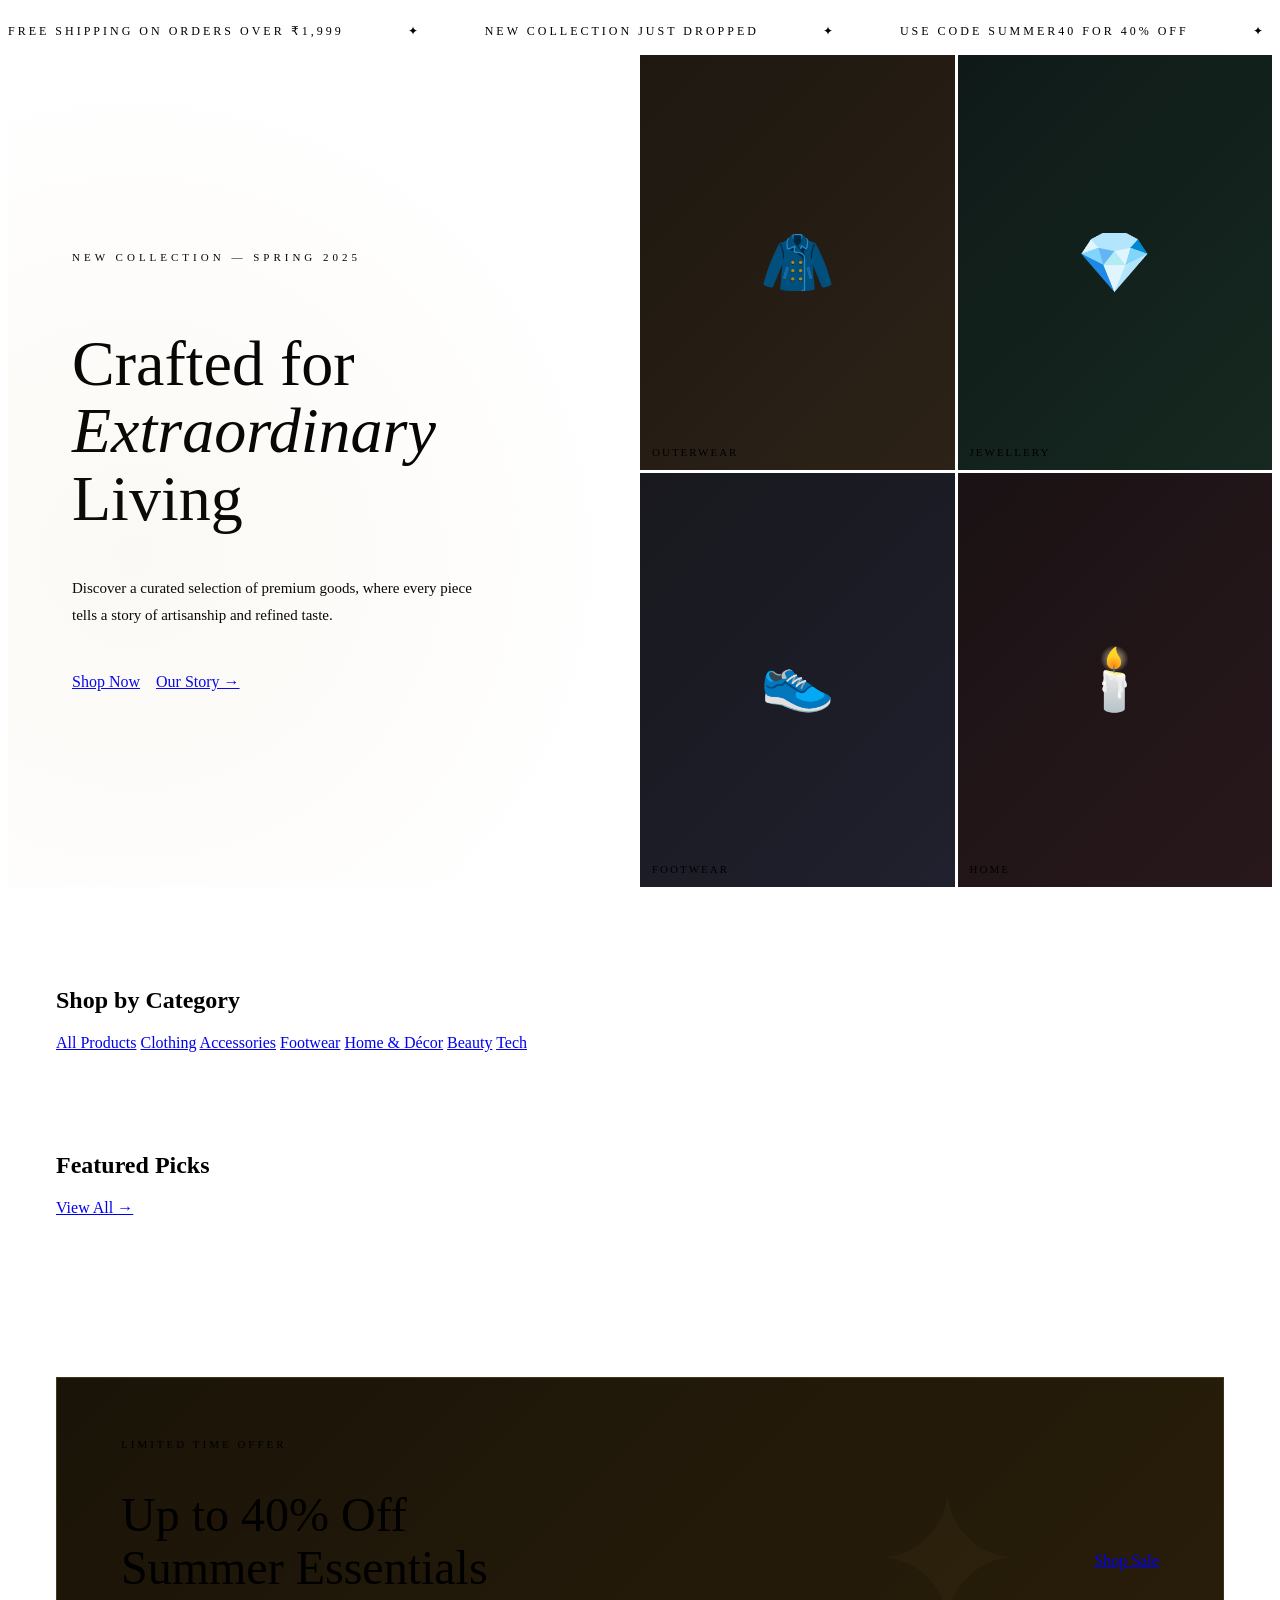
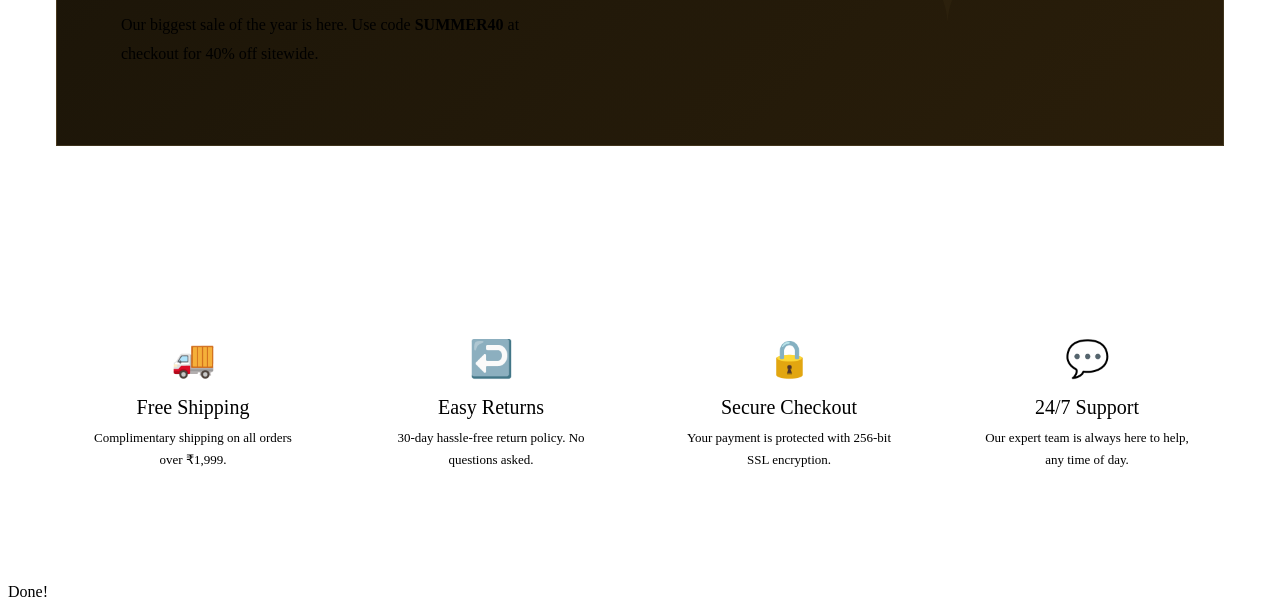
==== index.html @ 276aabe6 "Create index.html" ====
<!DOCTYPE html>
<html lang="en">
<head>
  <meta charset="UTF-8"/>
  <meta name="viewport" content="width=device-width, initial-scale=1.0"/>
  <title>LUXE — Premium Store</title>
  <link rel="stylesheet" href="shared.css"/>
  <style>
    /* ── HERO ── */
    .hero {
      height: calc(100vh - 68px);
      display: grid; grid-template-columns: 1fr 1fr; overflow: hidden;
    }
    .hero-content {
      display: flex; flex-direction: column; justify-content: center;
      padding: 80px 64px; position: relative;
    }
    .hero-content::before {
      content:''; position:absolute; inset:0;
      background: radial-gradient(ellipse at 20% 60%, rgba(201,169,110,0.07) 0%, transparent 70%);
      pointer-events:none;
    }
    .hero-eyebrow { font-size:11px; letter-spacing:4px; text-transform:uppercase; color:var(--accent); margin-bottom:24px; }
    .hero-title { font-family:var(--font-display); font-size:clamp(52px,5vw,82px); font-weight:300; line-height:1.05; margin-bottom:28px; }
    .hero-title em { font-style:italic; color:var(--accent); }
    .hero-subtitle { font-size:15px; color:var(--muted); max-width:400px; line-height:1.8; margin-bottom:44px; }
    .hero-actions { display:flex; gap:16px; align-items:center; }
    .hero-visual { position:relative; overflow:hidden; background:var(--surface); }
    .hero-visual-grid { display:grid; grid-template-columns:1fr 1fr; grid-template-rows:1fr 1fr; height:100%; gap:3px; }
    .hero-img {
      background:var(--card); display:flex; align-items:center; justify-content:center;
      font-size:60px; transition:transform 0.6s ease; position:relative; overflow:hidden;
    }
    .hero-img:hover { transform:scale(1.04); }
    .hero-img:nth-child(1) { background:linear-gradient(135deg,#1e1810,#2c2218); }
    .hero-img:nth-child(2) { background:linear-gradient(135deg,#0f1a18,#162820); }
    .hero-img:nth-child(3) { background:linear-gradient(135deg,#18181e,#20202e); }
    .hero-img:nth-child(4) { background:linear-gradient(135deg,#1a1214,#28181c); }
    .hero-img-label { position:absolute; bottom:12px; left:12px; font-size:11px; letter-spacing:2px; color:var(--muted); text-transform:uppercase; }

    section { padding: 80px 48px; }

    /* ── PROMO BANNER ── */
    .promo-banner {
      background:linear-gradient(135deg,#1a1408,#2a1e0a);
      border:1px solid rgba(201,169,110,0.2); border-radius:var(--radius);
      padding:60px 64px; display:grid; grid-template-columns:1fr auto;
      align-items:center; gap:40px; position:relative; overflow:hidden;
    }
    .promo-banner::before { content:'✦'; position:absolute; right:200px; top:50%; transform:translateY(-50%); font-size:180px; color:rgba(201,169,110,0.04); pointer-events:none; }
    .promo-tag { font-size:11px; letter-spacing:3px; color:var(--accent); text-transform:uppercase; margin-bottom:16px; }
    .promo-title { font-family:var(--font-display); font-size:48px; font-weight:300; line-height:1.1; margin-bottom:12px; }
    .promo-sub { color:var(--muted); max-width:440px; line-height:1.8; }

    /* ── FEATURES ── */
    .features-grid { display:grid; grid-template-columns:repeat(4,1fr); gap:24px; }
    .feature-card { padding:32px 28px; background:var(--card); border:1px solid var(--border); border-radius:var(--radius); text-align:center; transition:var(--transition); }
    .feature-card:hover { border-color:var(--accent); transform:translateY(-3px); }
    .feature-icon { font-size:36px; margin-bottom:16px; }
    .feature-title { font-family:var(--font-display); font-size:20px; font-weight:400; margin-bottom:8px; }
    .feature-desc { font-size:13px; color:var(--muted); line-height:1.7; }

    /* ── MARQUEE ── */
    .marquee-wrap { overflow:hidden; border-top:1px solid var(--border); border-bottom:1px solid var(--border); padding:16px 0; background:var(--surface); }
    .marquee-track { display:flex; gap:64px; animation:marquee 20s linear infinite; white-space:nowrap; }
    .marquee-track span { font-size:12px; letter-spacing:3px; text-transform:uppercase; color:var(--muted); }
    .marquee-track .dot { color:var(--accent); }
    @keyframes marquee { from{transform:translateX(0)} to{transform:translateX(-50%)} }

    @media(max-width:900px) {
      .hero { grid-template-columns:1fr; }
      .hero-visual { display:none; }
      .hero-content { padding:60px 24px; }
      section { padding:56px 24px; }
      .features-grid { grid-template-columns:repeat(2,1fr); }
      .promo-banner { grid-template-columns:1fr; padding:40px 28px; }
    }
  </style>
</head>
<body>

<div id="nav-root"></div>

<!-- MARQUEE -->
<div class="marquee-wrap">
  <div class="marquee-track">
    <span>Free Shipping on Orders Over ₹1,999</span><span class="dot">✦</span>
    <span>New Collection Just Dropped</span><span class="dot">✦</span>
    <span>Use Code SUMMER40 for 40% Off</span><span class="dot">✦</span>
    <span>Handcrafted with Love</span><span class="dot">✦</span>
    <span>30-Day Returns</span><span class="dot">✦</span>
    <span>Free Shipping on Orders Over ₹1,999</span><span class="dot">✦</span>
    <span>New Collection Just Dropped</span><span class="dot">✦</span>
    <span>Use Code SUMMER40 for 40% Off</span><span class="dot">✦</span>
    <span>Handcrafted with Love</span><span class="dot">✦</span>
    <span>30-Day Returns</span><span class="dot">✦</span>
  </div>
</div>

<!-- HERO -->
<div class="hero">
  <div class="hero-content">
    <div class="hero-eyebrow">New Collection — Spring 2025</div>
    <h1 class="hero-title">Crafted for<br/><em>Extraordinary</em><br/>Living</h1>
    <p class="hero-subtitle">Discover a curated selection of premium goods, where every piece tells a story of artisanship and refined taste.</p>
    <div class="hero-actions">
      <a class="btn btn-primary" href="shop.html">Shop Now</a>
      <a class="btn btn-ghost" href="about.html">Our Story →</a>
    </div>
  </div>
  <div class="hero-visual">
    <div class="hero-visual-grid">
      <div class="hero-img">🧥<span class="hero-img-label">Outerwear</span></div>
      <div class="hero-img">💎<span class="hero-img-label">Jewellery</span></div>
      <div class="hero-img">👟<span class="hero-img-label">Footwear</span></div>
      <div class="hero-img">🕯️<span class="hero-img-label">Home</span></div>
    </div>
  </div>
</div>

<!-- CATEGORIES -->
<section style="padding-bottom:0">
  <div class="section-header">
    <h2 class="section-title">Shop by <span>Category</span></h2>
  </div>
  <div class="categories-strip">
    <a class="category-chip active" href="shop.html">All Products</a>
    <a class="category-chip" href="shop.html?cat=clothing">Clothing</a>
    <a class="category-chip" href="shop.html?cat=accessories">Accessories</a>
    <a class="category-chip" href="shop.html?cat=footwear">Footwear</a>
    <a class="category-chip" href="shop.html?cat=home">Home & Décor</a>
    <a class="category-chip" href="shop.html?cat=beauty">Beauty</a>
    <a class="category-chip" href="shop.html?cat=tech">Tech</a>
  </div>
</section>

<!-- FEATURED PRODUCTS -->
<section>
  <div class="section-header">
    <h2 class="section-title">Featured <span>Picks</span></h2>
    <a class="btn btn-outline btn-sm" href="shop.html">View All →</a>
  </div>
  <div class="products-grid" id="featuredGrid"></div>
</section>

<!-- PROMO BANNER -->
<section>
  <div class="promo-banner">
    <div>
      <div class="promo-tag">Limited Time Offer</div>
      <h2 class="promo-title">Up to 40% Off<br/>Summer Essentials</h2>
      <p class="promo-sub">Our biggest sale of the year is here. Use code <strong style="color:var(--accent)">SUMMER40</strong> at checkout for 40% off sitewide.</p>
    </div>
    <a class="btn btn-primary" href="shop.html">Shop Sale</a>
  </div>
</section>

<!-- FEATURES -->
<section>
  <div class="features-grid">
    <div class="feature-card"><div class="feature-icon">🚚</div><div class="feature-title">Free Shipping</div><div class="feature-desc">Complimentary shipping on all orders over ₹1,999.</div></div>
    <div class="feature-card"><div class="feature-icon">↩️</div><div class="feature-title">Easy Returns</div><div class="feature-desc">30-day hassle-free return policy. No questions asked.</div></div>
    <div class="feature-card"><div class="feature-icon">🔒</div><div class="feature-title">Secure Checkout</div><div class="feature-desc">Your payment is protected with 256-bit SSL encryption.</div></div>
    <div class="feature-card"><div class="feature-icon">💬</div><div class="feature-title">24/7 Support</div><div class="feature-desc">Our expert team is always here to help, any time of day.</div></div>
  </div>
</section>

<div id="footer-root"></div>
<div class="toast" id="toast"><span id="toastMsg">Done!</span></div>

<script src="shared.js"></script>
<script>
  document.getElementById('nav-root').innerHTML = renderNav('home');
  document.getElementById('footer-root').innerHTML = renderFooter();
  document.getElementById('featuredGrid').innerHTML = PRODUCTS.slice(0,8).map(productCardHTML).join('');
</script>
</body>
</html>
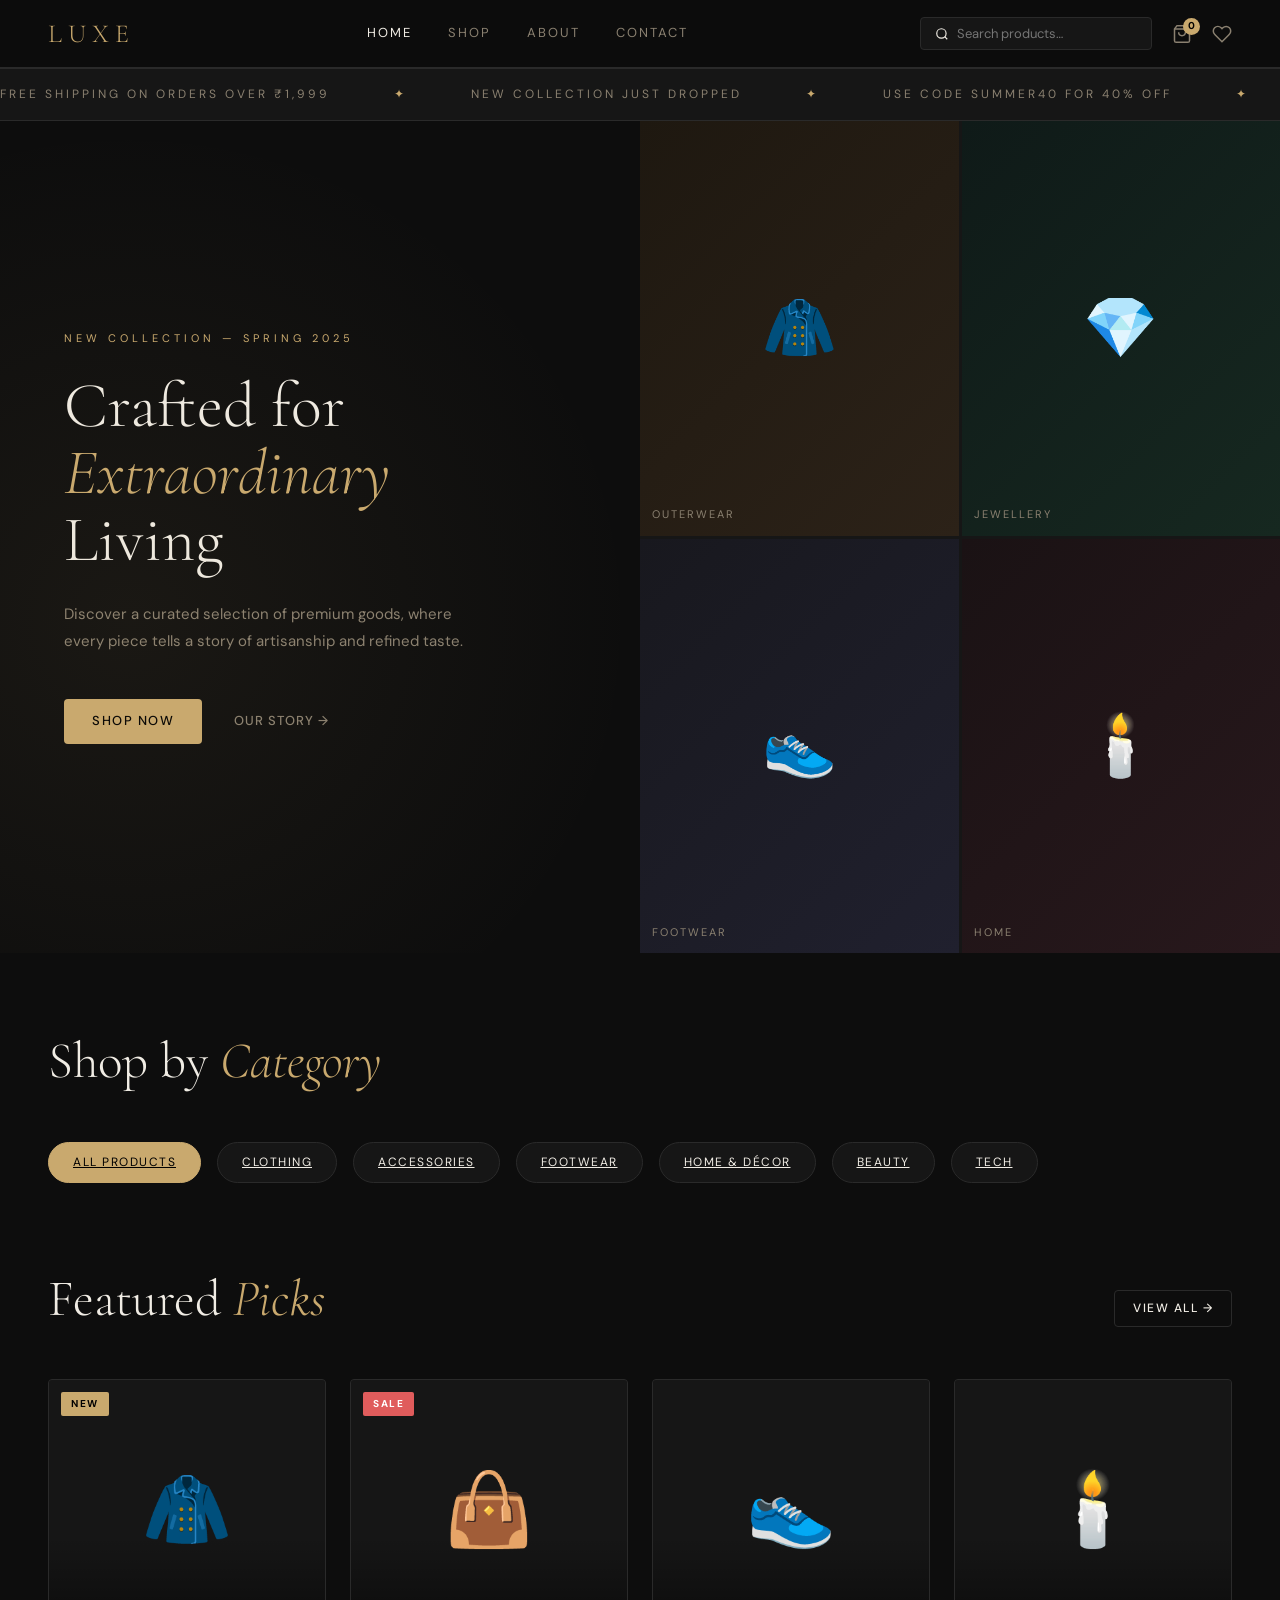
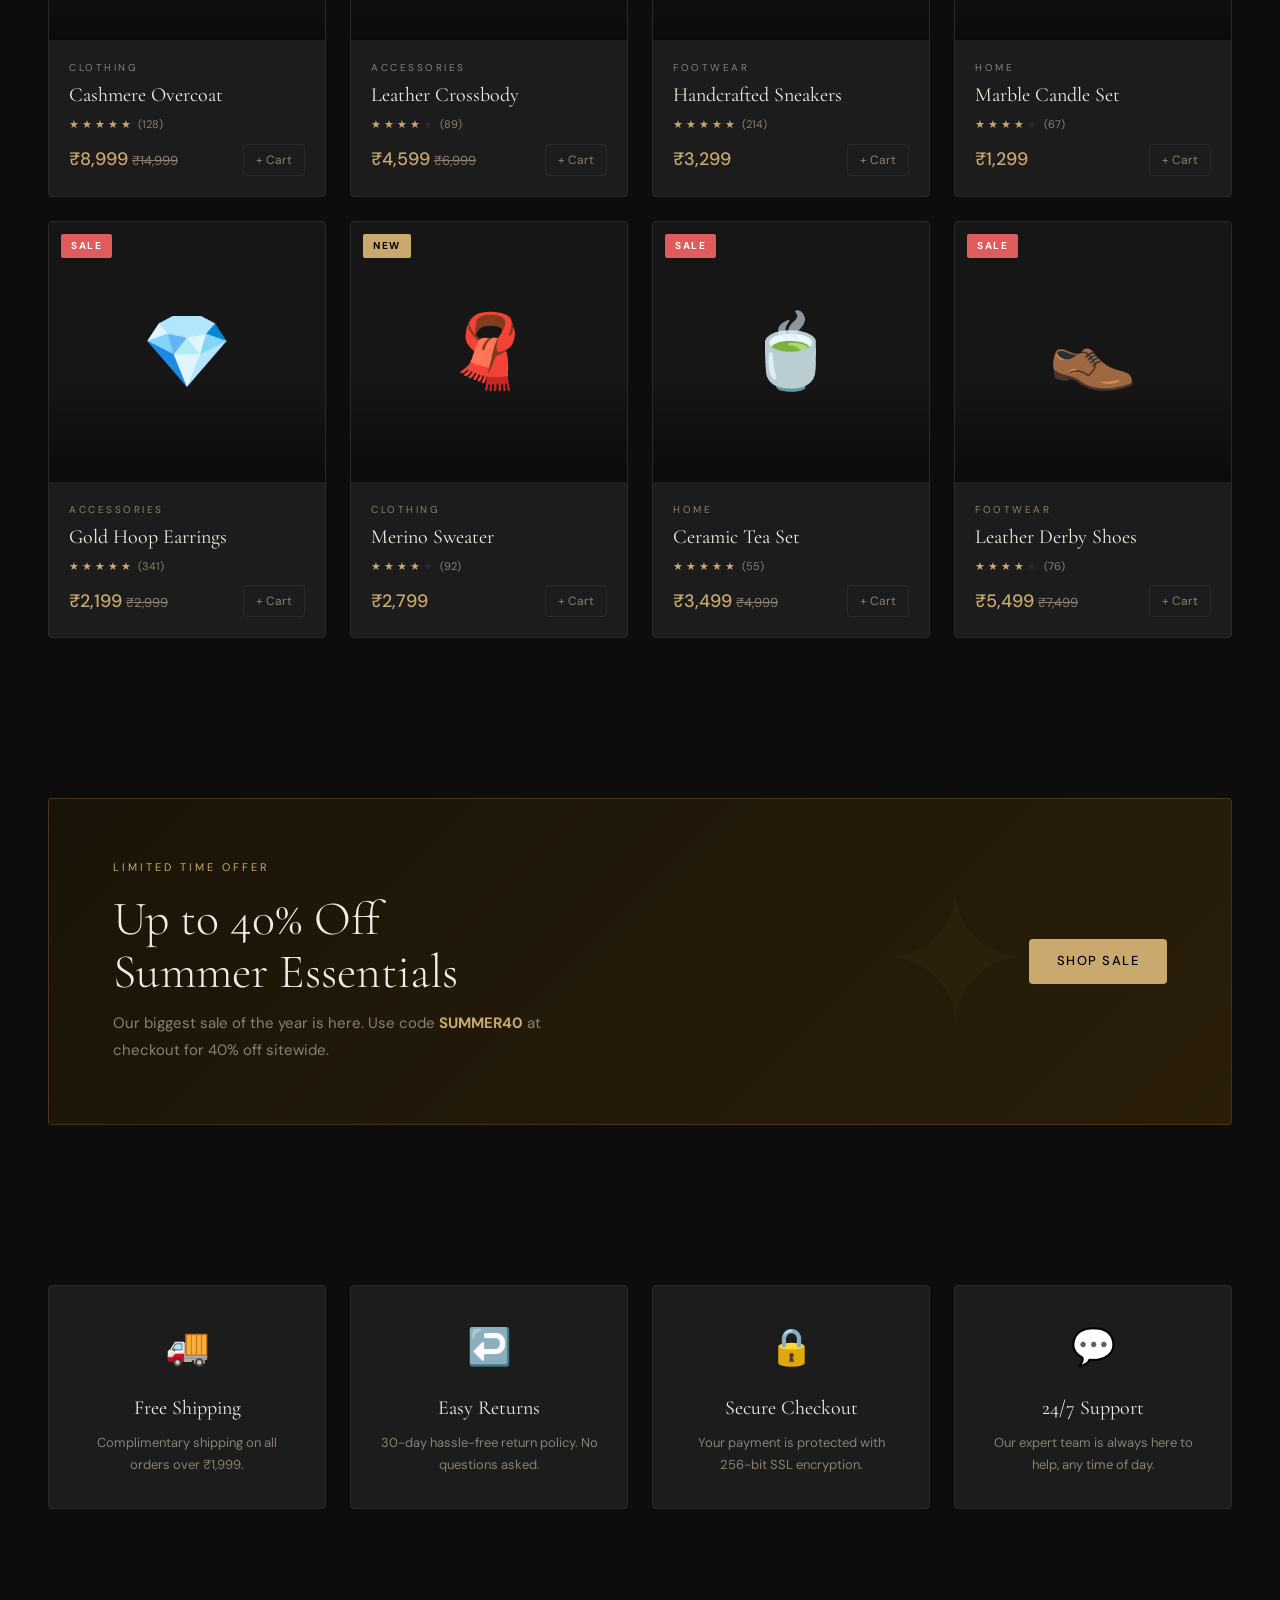
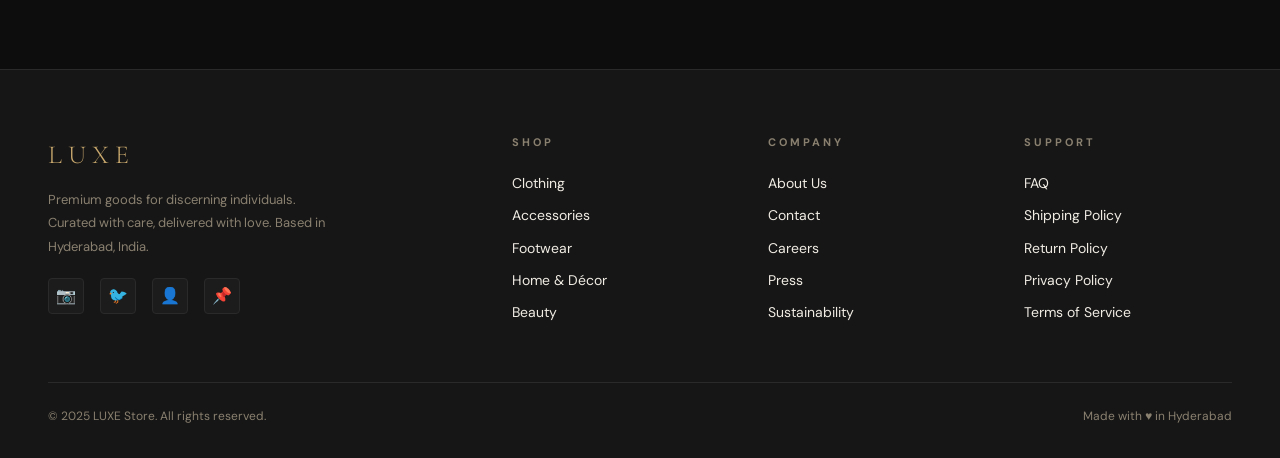
==== commit 6aed44f5: "Update index.html" ====
--- a/index.html
+++ b/index.html
@@ -1,6 +1,15 @@
 <!DOCTYPE html>
 <html lang="en">
 <head>
+  <!-- Google tag (gtag.js) -->
+<script async src="https://www.googletagmanager.com/gtag/js?id=G-DDGRXFZ569"></script>
+<script>
+  window.dataLayer = window.dataLayer || [];
+  function gtag(){dataLayer.push(arguments);}
+  gtag('js', new Date());
+
+  gtag('config', 'G-DDGRXFZ569');
+</script>
   <meta charset="UTF-8"/>
   <meta name="viewport" content="width=device-width, initial-scale=1.0"/>
   <title>LUXE — Premium Store</title>
--- a/shared.css
+++ b/shared.css
@@ -0,0 +1,214 @@
+@import url('https://fonts.googleapis.com/css2?family=Cormorant+Garamond:ital,wght@0,300;0,400;0,600;1,300;1,400&family=DM+Sans:wght@300;400;500&display=swap');
+
+*, *::before, *::after { box-sizing: border-box; margin: 0; padding: 0; }
+
+:root {
+  --bg: #0d0d0d;
+  --surface: #161616;
+  --card: #1c1c1c;
+  --border: #2a2a2a;
+  --accent: #c9a96e;
+  --accent-light: #e8cfa0;
+  --text: #f0ece4;
+  --muted: #8a8070;
+  --danger: #e05c5c;
+  --success: #5cb87a;
+  --font-display: 'Cormorant Garamond', serif;
+  --font-body: 'DM Sans', sans-serif;
+  --radius: 4px;
+  --shadow: 0 8px 40px rgba(0,0,0,0.6);
+  --transition: all 0.3s cubic-bezier(0.4,0,0.2,1);
+}
+
+html { scroll-behavior: smooth; }
+body {
+  background: var(--bg);
+  color: var(--text);
+  font-family: var(--font-body);
+  font-size: 15px;
+  line-height: 1.6;
+  min-height: 100vh;
+}
+
+/* ── NAV ── */
+nav {
+  position: sticky; top: 0; z-index: 100;
+  background: rgba(13,13,13,0.94);
+  backdrop-filter: blur(16px);
+  border-bottom: 1px solid var(--border);
+  padding: 0 48px;
+  display: flex; align-items: center; justify-content: space-between;
+  height: 68px;
+}
+.nav-logo {
+  font-family: var(--font-display);
+  font-size: 26px; font-weight: 300;
+  letter-spacing: 6px; color: var(--accent);
+  cursor: pointer; text-transform: uppercase;
+  text-decoration: none;
+}
+.nav-links { display: flex; gap: 36px; align-items: center; }
+.nav-links a {
+  color: var(--muted); font-size: 13px; letter-spacing: 2px;
+  text-transform: uppercase; text-decoration: none;
+  cursor: pointer; transition: var(--transition); font-weight: 400;
+}
+.nav-links a:hover, .nav-links a.active { color: var(--text); }
+.nav-actions { display: flex; gap: 20px; align-items: center; }
+.nav-icon-btn {
+  background: none; border: none; cursor: pointer;
+  color: var(--muted); transition: var(--transition);
+  font-size: 18px; position: relative;
+  display: flex; align-items: center; text-decoration: none;
+}
+.nav-icon-btn:hover { color: var(--accent); }
+.cart-badge {
+  position: absolute; top: -6px; right: -8px;
+  background: var(--accent); color: #000;
+  font-size: 10px; font-weight: 700;
+  width: 17px; height: 17px; border-radius: 50%;
+  display: flex; align-items: center; justify-content: center;
+  font-family: var(--font-body);
+}
+.search-bar {
+  display: flex; align-items: center; gap: 8px;
+  background: var(--surface); border: 1px solid var(--border);
+  border-radius: var(--radius); padding: 7px 14px;
+  transition: var(--transition);
+}
+.search-bar:focus-within { border-color: var(--accent); }
+.search-bar input {
+  background: none; border: none; outline: none;
+  color: var(--text); font-family: var(--font-body);
+  font-size: 13px; width: 180px;
+}
+
+/* ── BUTTONS ── */
+.btn {
+  display: inline-flex; align-items: center; gap: 8px;
+  padding: 12px 28px; border-radius: var(--radius);
+  font-family: var(--font-body); font-size: 13px;
+  font-weight: 500; letter-spacing: 1.5px;
+  text-transform: uppercase; cursor: pointer;
+  border: none; transition: var(--transition); text-decoration: none;
+}
+.btn-primary { background: var(--accent); color: #000; }
+.btn-primary:hover { background: var(--accent-light); transform: translateY(-1px); }
+.btn-outline { background: transparent; color: var(--text); border: 1px solid var(--border); }
+.btn-outline:hover { border-color: var(--accent); color: var(--accent); }
+.btn-ghost { background: transparent; color: var(--muted); padding: 8px 16px; letter-spacing: 1px; }
+.btn-ghost:hover { color: var(--text); }
+.btn-sm { padding: 8px 18px; font-size: 12px; }
+
+/* ── SECTION ── */
+.section-header {
+  display: flex; align-items: flex-end;
+  justify-content: space-between; margin-bottom: 52px;
+}
+.section-title {
+  font-family: var(--font-display);
+  font-size: clamp(32px, 4vw, 52px);
+  font-weight: 300; line-height: 1.1;
+}
+.section-title span { color: var(--accent); font-style: italic; }
+
+/* ── PRODUCT CARD ── */
+.products-grid {
+  display: grid;
+  grid-template-columns: repeat(auto-fill, minmax(260px, 1fr));
+  gap: 24px;
+}
+.product-card {
+  background: var(--card); border: 1px solid var(--border);
+  border-radius: var(--radius); overflow: hidden;
+  cursor: pointer; transition: var(--transition); position: relative;
+  text-decoration: none; color: var(--text);
+}
+.product-card:hover { border-color: var(--accent); transform: translateY(-4px); box-shadow: var(--shadow); }
+.product-img {
+  height: 260px; display: flex; align-items: center; justify-content: center;
+  font-size: 72px; position: relative; overflow: hidden; background: var(--surface);
+}
+.product-img::after { content:''; position:absolute; inset:0; background: linear-gradient(to bottom, transparent 60%, rgba(0,0,0,0.5)); }
+.product-badge {
+  position: absolute; top: 12px; left: 12px;
+  background: var(--accent); color: #000;
+  font-size: 10px; font-weight: 700; letter-spacing: 1.5px;
+  text-transform: uppercase; padding: 4px 10px; border-radius: 2px; z-index: 2;
+}
+.product-badge.sale { background: var(--danger); color: #fff; }
+.product-info { padding: 20px; }
+.product-category { font-size: 10px; letter-spacing: 2.5px; color: var(--muted); text-transform: uppercase; margin-bottom: 6px; }
+.product-name { font-family: var(--font-display); font-size: 20px; font-weight: 400; margin-bottom: 8px; line-height: 1.3; }
+.product-rating { display: flex; gap: 3px; margin-bottom: 10px; align-items: center; }
+.star { color: var(--accent); font-size: 11px; }
+.star.empty { color: var(--border); }
+.product-price-row { display: flex; align-items: center; justify-content: space-between; gap: 8px; }
+.product-price { font-size: 18px; font-weight: 500; color: var(--accent); }
+.product-price-old { font-size: 13px; color: var(--muted); text-decoration: line-through; }
+.add-to-cart-btn {
+  background: none; border: 1px solid var(--border); color: var(--muted);
+  padding: 7px 12px; border-radius: var(--radius); cursor: pointer;
+  font-size: 12px; transition: var(--transition); font-family: var(--font-body);
+}
+.add-to-cart-btn:hover { background: var(--accent); border-color: var(--accent); color: #000; }
+
+/* ── CATEGORIES ── */
+.categories-strip { display: flex; gap: 16px; overflow-x: auto; padding-bottom: 8px; scrollbar-width: none; }
+.categories-strip::-webkit-scrollbar { display: none; }
+.category-chip {
+  flex-shrink: 0; padding: 10px 24px;
+  border: 1px solid var(--border); border-radius: 100px;
+  font-size: 12px; letter-spacing: 1.5px;
+  text-transform: uppercase; cursor: pointer;
+  transition: var(--transition); white-space: nowrap;
+  background: var(--surface); color: var(--text);
+}
+.category-chip:hover, .category-chip.active { background: var(--accent); border-color: var(--accent); color: #000; }
+
+/* ── FOOTER ── */
+footer {
+  background: var(--surface); border-top: 1px solid var(--border);
+  padding: 64px 48px 32px; margin-top: 80px;
+}
+.footer-grid { display: grid; grid-template-columns: 2fr 1fr 1fr 1fr; gap: 48px; margin-bottom: 48px; }
+.footer-brand p { color: var(--muted); font-size: 13px; line-height: 1.8; max-width: 280px; margin-top: 12px; }
+.footer-col h4 { font-size: 11px; letter-spacing: 3px; text-transform: uppercase; color: var(--muted); margin-bottom: 20px; }
+.footer-col a { display: block; color: var(--text); text-decoration: none; font-size: 14px; margin-bottom: 10px; transition: var(--transition); }
+.footer-col a:hover { color: var(--accent); }
+.footer-bottom { padding-top: 24px; border-top: 1px solid var(--border); display: flex; justify-content: space-between; align-items: center; font-size: 12px; color: var(--muted); }
+.social-links { display: flex; gap: 16px; margin-top: 20px; }
+.social-link { width: 36px; height: 36px; background: var(--card); border: 1px solid var(--border); border-radius: var(--radius); display: flex; align-items: center; justify-content: center; font-size: 16px; cursor: pointer; transition: var(--transition); text-decoration: none; color: var(--muted); }
+.social-link:hover { border-color: var(--accent); color: var(--accent); }
+
+/* ── TOAST ── */
+.toast {
+  position: fixed; bottom: 32px; right: 32px; z-index: 9999;
+  background: var(--card); border: 1px solid var(--accent);
+  border-radius: var(--radius); padding: 16px 24px;
+  display: flex; align-items: center; gap: 12px;
+  font-size: 14px; box-shadow: var(--shadow);
+  transform: translateY(80px); opacity: 0;
+  transition: all 0.4s cubic-bezier(0.4,0,0.2,1);
+  max-width: 360px;
+}
+.toast.show { transform: translateY(0); opacity: 1; }
+
+/* ── BREADCRUMB ── */
+.breadcrumb { display: flex; gap: 8px; align-items: center; font-size: 12px; color: var(--muted); margin-bottom: 40px; }
+.breadcrumb span { color: var(--text); }
+.breadcrumb .sep { color: var(--border); }
+.breadcrumb a { cursor: pointer; color: var(--muted); text-decoration: none; }
+.breadcrumb a:hover { color: var(--accent); }
+
+/* ── RESPONSIVE ── */
+@media (max-width: 900px) {
+  nav { padding: 0 20px; }
+  .nav-links { display: none; }
+  .search-bar input { width: 120px; }
+  footer { padding: 48px 24px 24px; }
+  .footer-grid { grid-template-columns: 1fr 1fr; gap: 32px; }
+}
+@media (max-width: 600px) {
+  .footer-grid { grid-template-columns: 1fr; }
+}
